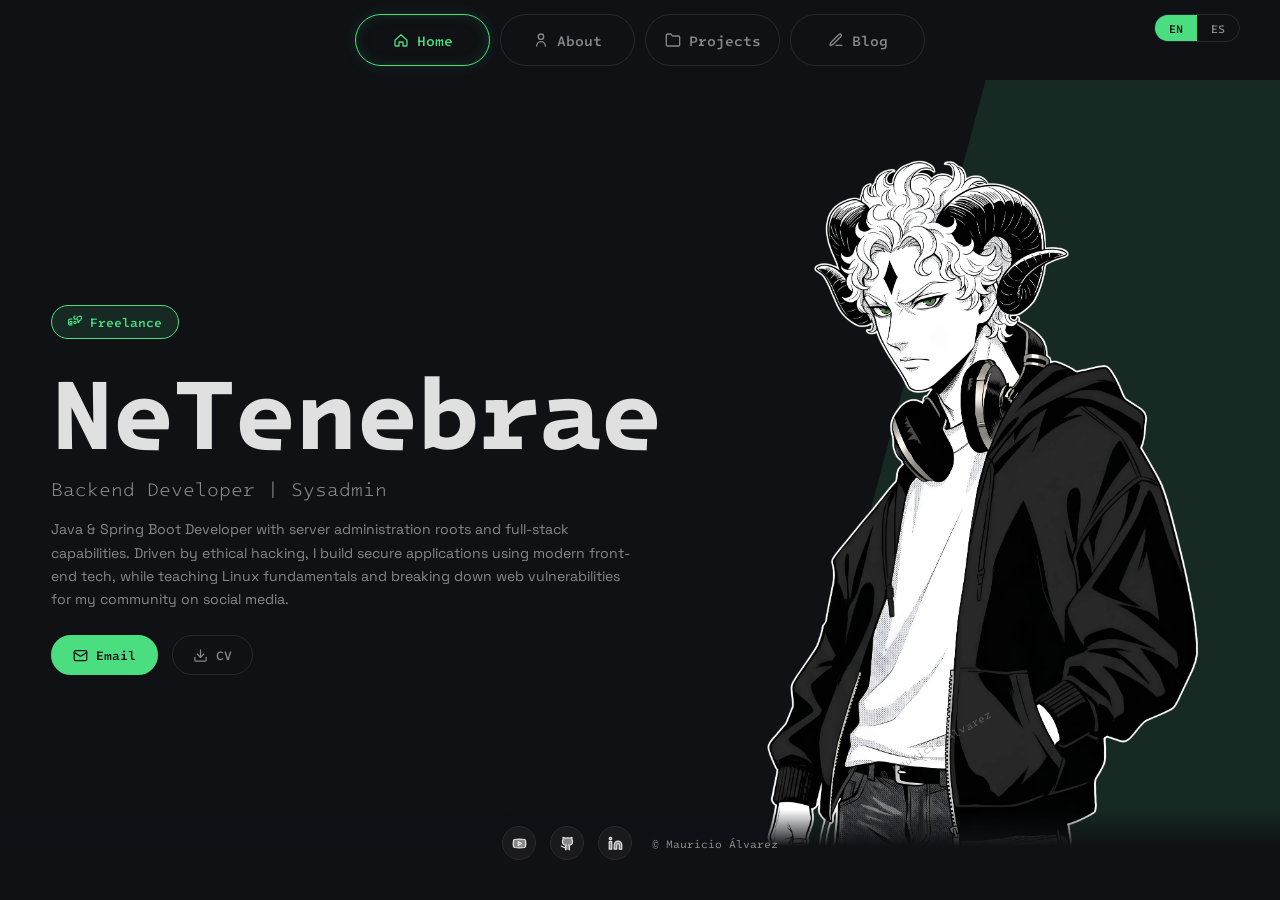
==== index.html @ 636f0ba7 "INITIAL STATE" ====
<!doctype html>
<html lang="en">
	<head>
		<meta charset="UTF-8" />
		<meta name="viewport" content="width=device-width, initial-scale=1.0" />
		<title>NeTenebrae | Backend Developer & Sysadmin</title>
		<meta
			name="description"
			content="Java & Spring Boot Developer with server administration roots and full-stack capabilities."
		/>
		<meta name="theme-color" content="#0F1115" />
		<link rel="icon" type="image/svg+xml" href="assets/favicon.svg" />
		<link rel="preconnect" href="https://fonts.googleapis.com" />
		<link rel="preconnect" href="https://fonts.gstatic.com" crossorigin />
		<link
			href="https://fonts.googleapis.com/css2?family=Intel+One+Mono:wght@300;500;700&family=Space+Grotesk:wght@400;700&display=swap"
			rel="stylesheet"
		/>
		<link rel="stylesheet" href="css/styles.css" />
	</head>
	<body>
		<div class="bg-decoration" aria-hidden="true">
			<div class="bg-line-footer"></div>
		</div>

		<main>
			<section id="home" class="hero">
				<div class="hero__green-shape" aria-hidden="true"></div>

				<div class="hero-content">
					<span class="hero-badge">
						<svg
							xmlns="http://www.w3.org/2000/svg"
							viewBox="0 0 24 24"
							fill="none"
							stroke="currentColor"
							stroke-width="2"
							stroke-linecap="round"
							stroke-linejoin="round"
						>
							<path d="M12 15a2 2 0 1 0 0-4 2 2 0 0 0 0 4Z" />
							<path
								d="M12 2a2 2 0 0 0-2 2c0 .74.4 1.39 1 1.73V7h4a2 2 0 0 1 2 2v3a1 1 0 1 0 2 0v-1a2 2 0 0 1 2-2h.26a1 1 0 0 0 .95-.68l.73-2.27A2 2 0 0 0 18.73 3H17a1 1 0 0 0-.95.68l-.49 1.46"
							/>
							<path d="M5 15a2 2 0 1 0 0-4 2 2 0 0 0 0 4Z" />
							<path d="M7 7H3a2 2 0 0 0-2 2v6a2 2 0 0 0 2 2h4" />
						</svg>
						<span data-i18n="hero_badge">Freelance</span>
					</span>

					<h1>NeTenebrae</h1>

					<h2 data-i18n="hero_subtitle">
						Backend Developer | Sysadmin
					</h2>

					<p class="hero-description" data-i18n="hero_description">
						Java &amp; Spring Boot Developer with server
						administration roots and full-stack capabilities. Driven
						by ethical hacking, I build secure applications using
						modern front-end tech, while teaching Linux fundamentals
						and breaking down web vulnerabilities for my community
						on social media.
					</p>

					<div class="hero-actions">
						<button
							class="btn btn--primary"
							id="emailBtn"
							type="button"
						>
							<svg
								xmlns="http://www.w3.org/2000/svg"
								viewBox="0 0 24 24"
								fill="none"
								stroke="currentColor"
								stroke-width="2"
								stroke-linecap="round"
								stroke-linejoin="round"
							>
								<rect
									width="20"
									height="16"
									x="2"
									y="4"
									rx="2"
								/>
								<path
									d="m22 7-8.97 5.7a1.94 1.94 0 0 1-2.06 0L2 7"
								/>
							</svg>
							<span data-i18n="hero_email">Email</span>
						</button>
						<a href="#" class="btn btn--ghost" download>
							<svg
								xmlns="http://www.w3.org/2000/svg"
								viewBox="0 0 24 24"
								fill="none"
								stroke="currentColor"
								stroke-width="2"
								stroke-linecap="round"
								stroke-linejoin="round"
							>
								<path
									d="M21 15v4a2 2 0 0 1-2 2H5a2 2 0 0 1-2-2v-4"
								/>
								<polyline points="7 10 12 15 17 10" />
								<line x1="12" x2="12" y1="15" y2="3" />
							</svg>
							<span data-i18n="hero_cv">CV</span>
						</a>
					</div>
				</div>

				<div class="hero-image">
					<img
						src="assets/images/avatar-banner.webp"
						alt="NeTenebrae - Backend Developer and Sysadmin"
					/>
				</div>

				<div class="hero__copyright" aria-hidden="true">
					&copy; Mauricio &Aacute;lvarez
				</div>
			</section>
		</main>

		<script src="js/icons.js"></script>
		<script src="js/badges.js"></script>
		<script src="js/components.js"></script>
		<script src="js/i18n.js"></script>
		<script src="js/app.js"></script>
		<script>
			IconService.init().then(function () {
				new Nav('index').render();
				new Footer().render();
				var i18n = new I18n();
				i18n.init();
			});
		</script>
	</body>
</html>
---- css/styles.css ----
/* =============================================
   1. CSS Custom Properties
   ============================================= */
:root {
  --color-bg: #0F1115;
  --color-bg-alt: #1a1a1e;
  --color-bg-elevated: #222226;
  --color-accent: #4ade80;
  --color-accent-dim: rgba(74, 222, 128, 0.12);
  --color-accent-glow: rgba(74, 222, 128, 0.25);
  --color-border: #2a2a2e;
  --color-text: #e0e0e0;
  --color-text-muted: #888;
  --color-red: #ff5f56;
  --color-yellow: #ffbd2e;
  --color-green: #27c93f;

  --font-body: 'Space Grotesk', sans-serif;
  --font-mono: 'Intel One Mono', monospace;

  --nav-btn-size: 52px;
  --nav-btn-radius: 30px;
  --btn-radius: 50px;
  --badge-radius: 50px;
}

/* =============================================
   2. Reset & Base
   ============================================= */
*,
*::before,
*::after {
  box-sizing: border-box;
  margin: 0;
  padding: 0;
}

html, body {
  height: 100%;
  overflow-x: hidden;
}

html {
  scroll-behavior: smooth;
}

body {
  font-family: var(--font-body);
  background: var(--color-bg);
  color: var(--color-text);
  width: 100vw;
  display: flex;
  flex-direction: column;
}

ul { list-style: none; }
a { text-decoration: none; color: inherit; }
img { display: block; max-width: 100%; }
button { background: none; border: none; color: inherit; cursor: pointer; font-family: inherit; }

/* =============================================
   3. Typography
   ============================================= */
h1 {
  font-family: var(--font-mono);
  font-weight: 700;
  font-size: clamp(3rem, 8vw, 7rem);
  line-height: 1;
  letter-spacing: -2px;
  color: var(--color-text);
}

h2 {
  font-family: var(--font-mono);
  font-weight: 700;
  font-size: clamp(1.4rem, 3vw, 2rem);
  line-height: 1.2;
  color: var(--color-text);
}

h3 {
  font-family: var(--font-mono);
  font-weight: 500;
  font-size: clamp(1rem, 2vw, 1.25rem);
  color: var(--color-text);
}

h4 {
  font-family: var(--font-mono);
  font-weight: 700;
  font-size: 0.9rem;
  color: var(--color-accent);
}

p {
  font-family: var(--font-body);
  font-weight: 400;
  font-size: clamp(0.85rem, 1.1vw, 1rem);
  line-height: 1.65;
  color: var(--color-text-muted);
}

/* =============================================
   4. Layout (Fit to Viewport)
   ============================================= */

main {
  flex: 1;
  display: flex;
  flex-direction: column;
  min-height: 0;
  overflow-y: auto;
}

section {
  flex: 1;
  display: flex;
  min-height: 0;
  overflow: visible;
  width: 100%;
  max-width: 1200px;
  margin: 0 auto;
  padding: clamp(90px, 14vh, 150px) clamp(20px, 4vw, 60px);
}

/* =============================================
   5. Components
   ============================================= */

/* --- 5a. Navbar --- */
.header {
  position: sticky;
  top: 0;
  left: 0;
  right: 0;
  display: flex;
  justify-content: center;
  padding: 14px 40px;
  z-index: 100;
  background: var(--color-bg);
}

.nav-container {
  display: flex;
  align-items: center;
  width: 100%;
  max-width: 1200px;
  position: relative;
}

.nav-buttons {
  display: flex;
  gap: 10px;
  align-items: center;
  justify-content: center;
  flex: 1;
}

.nav-btn {
  display: flex;
  align-items: center;
  justify-content: center;
  gap: 8px;
  height: var(--nav-btn-size);
  width: 135px;
  padding: 12px 18px;
  border-radius: var(--nav-btn-radius);
  border: 1.5px solid var(--color-border);
  font-family: var(--font-mono);
  font-weight: 500;
  font-size: 0.9rem;
  color: var(--color-text-muted);
  transition: all 0.3s ease;
  cursor: pointer;
}

.nav-btn:hover {
  border-color: var(--color-text);
  color: var(--color-text);
  background: rgba(255, 255, 255, 0.04);
}

.nav-btn--active {
  border-color: var(--color-accent);
  color: var(--color-accent);
  box-shadow: 0 0 14px var(--color-accent-dim), inset 0 0 14px var(--color-accent-dim);
}

.nav-btn--active:hover {
  border-color: var(--color-accent);
  color: var(--color-accent);
  background: var(--color-accent-dim);
}

.nav-btn svg,
.nav-btn img {
  width: 16px;
  height: 16px;
  flex-shrink: 0;
}

/* --- 5b. Hero Section --- */
.hero {
  max-width: none;
  display: flex;
  align-items: center;
  gap: clamp(20px, 4vw, 60px);
  padding: clamp(20px, 3vh, 40px) clamp(20px, 4vw, 60px);
  position: relative;
  overflow: hidden;
}

.hero-content {
  flex: 1;
  display: flex;
  flex-direction: column;
  align-items: flex-start;
  gap: clamp(12px, 2vh, 20px);
}

.hero-badge {
  display: inline-flex;
  align-items: center;
  gap: 8px;
  padding: 7px 16px;
  border: 1.5px solid var(--color-accent);
  border-radius: var(--badge-radius);
  font-family: var(--font-mono);
  font-weight: 500;
  font-size: 0.8rem;
  color: var(--color-accent);
  width: fit-content;
  background: var(--color-accent-dim);
}

.hero-badge svg {
  width: 14px;
  height: 14px;
}

.hero h2 {
  color: var(--color-text-muted);
  font-weight: 300;
  font-size: clamp(0.9rem, 1.5vw, 1.2rem);
}

.hero-description {
  max-width: 580px;
}

.hero-actions {
  display: flex;
  gap: 14px;
  margin-top: 6px;
}

.hero-image {
  flex: 1.6;
  display: flex;
  align-items: center;
  justify-content: center;
  position: relative;
  z-index: 2;
  height: clamp(500px, 85vh, 780px);
  overflow: hidden;
}

.hero-image img {
  width: 100%;
  height: 100%;
  object-fit: cover;
  object-position: center 15%;
  border-radius: 0;
}

/* Skewed green shape behind character */
.hero__green-shape {
  position: absolute;
  bottom: -10%;
  right: -5%;
  width: 55vw;
  max-width: 600px;
  height: 120%;
  background: var(--color-accent);
  opacity: 0.12;
  transform: skewX(-15deg);
  transform-origin: bottom right;
  z-index: 1;
  border-radius: 4px;
}

/* Rotated copyright near character contour */
.hero__copyright {
  position: absolute;
  bottom: 18%;
  right: 22%;
  font-family: var(--font-mono);
  font-size: 0.7rem;
  color: var(--color-text-muted);
  transform: rotate(-30deg);
  transform-origin: center;
  opacity: 0.5;
  z-index: 3;
  white-space: nowrap;
  pointer-events: none;
}

/* --- 5c. Buttons --- */
.btn {
  display: inline-flex;
  align-items: center;
  gap: 8px;
  padding: 9px 20px;
  border-radius: var(--btn-radius);
  font-family: var(--font-mono);
  font-weight: 500;
  font-size: 0.8rem;
  transition: all 0.25s ease;
  cursor: pointer;
  white-space: nowrap;
}

.btn svg {
  width: 15px;
  height: 15px;
  flex-shrink: 0;
}

.btn--primary {
  background: var(--color-accent);
  color: #0F1115;
  border: 2px solid var(--color-accent);
}

.btn--primary:hover {
  box-shadow: 0 0 18px var(--color-accent-glow);
  transform: translateY(-1px);
}

.btn:disabled {
  opacity: 0.7;
  cursor: default;
  transform: none;
  box-shadow: none;
}

/* --- Email Tooltip --- */
.email-tooltip {
  position: absolute;
  bottom: calc(100% + 10px);
  left: 50%;
  transform: translateX(-50%) scale(0.8) translateY(6px);
  background: var(--color-accent);
  color: var(--color-bg);
  font-family: var(--font-mono);
  font-size: 0.75rem;
  font-weight: 700;
  padding: 6px 14px;
  border-radius: 8px;
  white-space: nowrap;
  opacity: 0;
  pointer-events: none;
  transition: all 0.3s cubic-bezier(0.34, 1.56, 0.64, 1);
  z-index: 10;
}
.email-tooltip::after {
  content: '';
  position: absolute;
  top: 100%;
  left: 50%;
  transform: translateX(-50%);
  border: 5px solid transparent;
  border-top-color: var(--color-accent);
}
.email-tooltip.show {
  opacity: 1;
  transform: translateX(-50%) scale(1) translateY(0);
}
.email-tooltip.hide {
  opacity: 0;
  transform: translateX(-50%) scale(0.9) translateY(6px);
  transition: all 0.2s ease-in;
}

.btn--ghost {
  background: transparent;
  color: var(--color-text-muted);
  border: 1px solid var(--color-border);
}

.btn--ghost:hover {
  border-color: var(--color-accent);
  color: var(--color-accent);
}

/* --- 5d. Terminal Window --- */
.terminal {
  background: var(--color-bg-alt);
  border: 1px solid var(--color-border);
  border-radius: 10px;
  overflow: hidden;
}

.terminal__header {
  display: flex;
  align-items: center;
  gap: 10px;
  padding: 10px 14px;
  border-bottom: 1px solid var(--color-border);
  background: var(--color-bg-elevated);
}

.terminal__dots {
  display: flex;
  gap: 6px;
}

.terminal__dot {
  width: 10px;
  height: 10px;
  border-radius: 50%;
}

.terminal__dot--red { background: var(--color-red); }
.terminal__dot--yellow { background: var(--color-yellow); }
.terminal__dot--green { background: var(--color-green); }

.terminal__title {
  font-family: var(--font-mono);
  font-size: 0.7rem;
  color: var(--color-text-muted);
  margin-left: auto;
}

.terminal__body {
  padding: 16px;
  font-family: var(--font-mono);
  font-size: 0.75rem;
  color: var(--color-accent);
  line-height: 1.7;
}

.terminal__label {
  color: var(--color-text-muted);
}

.terminal__divider {
  border: none;
  border-top: 1px dashed var(--color-border);
  margin: 10px 0;
}

/* --- 5e. Mono-Chart Stat Bars --- */
.mono-chart {
  display: flex;
  flex-direction: column;
  gap: 5px;
}

.mono-chart__row {
  display: flex;
  align-items: center;
  gap: 10px;
}

.mono-chart__label {
  font-family: var(--font-mono);
  font-size: 0.68rem;
  color: var(--color-text-muted);
  min-width: 140px;
  white-space: nowrap;
}

.mono-chart__track {
  flex: 1;
  height: 14px;
  background: var(--color-bg-elevated);
  border-radius: 7px;
  overflow: hidden;
}

.mono-chart__fill {
  height: 100%;
  background: var(--color-accent);
  border-radius: 7px;
  width: 0%;
  transition: width 1.2s cubic-bezier(0.22, 1, 0.36, 1);
}

.mono-chart__value {
  font-family: var(--font-mono);
  font-size: 0.65rem;
  color: var(--color-text-muted);
  min-width: 30px;
  text-align: right;
}

/* --- 5f. Tech Badges --- */
.badge {
  display: inline-flex;
  align-items: center;
  gap: 2px;
  padding: 2px 7px;
  white-space: nowrap;
  border: 1px solid var(--color-border);
  border-radius: 50px;
  font-family: var(--font-mono);
  font-size: 0.55rem;
  color: var(--color-text-muted);
  background: var(--color-bg-alt);
  transition: all 0.25s ease;
  cursor: default;
}

.badge:hover {
  border-color: var(--color-accent);
  color: var(--color-accent);
  background: var(--color-accent-dim);
}

.badge svg {
  width: 8px;
  height: 8px;
  flex-shrink: 0;
}

/* --- 5g. About Section --- */
.about {
  display: grid;
  grid-template-columns: 1fr 1.3fr;
  gap: clamp(20px, 3vw, 50px);
  align-items: start;
}

.about__left {
  display: flex;
  flex-direction: column;
  gap: clamp(12px, 2vh, 24px);
  min-height: 0;
}

.about__image-placeholder {
  width: 100%;
  aspect-ratio: 1;
  background: var(--color-bg-alt);
  border: 2px dashed var(--color-border);
  border-radius: 12px;
  display: flex;
  align-items: center;
  justify-content: center;
  font-family: var(--font-mono);
  font-size: 0.8rem;
  color: var(--color-text-muted);
  flex: 1;
  min-height: 0;
}

.about__right {
  display: flex;
  flex-direction: column;
  gap: clamp(12px, 2vh, 20px);
  min-height: 0;
}

.about__right h2 {
  color: var(--color-text);
  text-transform: uppercase;
  letter-spacing: 1px;
  font-size: clamp(1rem, 2vw, 1.5rem);
}

.tech-grid {
  display: flex;
  flex-wrap: wrap;
  gap: 8px;
}

.tech-label {
  font-family: var(--font-mono);
  font-size: 0.75rem;
  color: var(--color-text-muted);
  text-transform: uppercase;
  letter-spacing: 2px;
  margin-bottom: 2px;
}

/* --- 5h. Projects Section --- */
.projects {
  display: grid;
  grid-template-columns: repeat(2, 1fr);
  gap: 18px;
  flex: 1;
  min-height: 0;
}

.project-card {
  display: flex;
  background: var(--color-bg-alt);
  border: 1px solid var(--color-border);
  border-radius: 12px;
  overflow: hidden;
  cursor: pointer;
  transition: border-color 0.3s ease, box-shadow 0.3s ease, transform 0.3s ease;
}

.project-card:hover {
  border-color: var(--color-accent);
  box-shadow: 0 0 24px var(--color-accent-dim);
  transform: translateY(-2px);
}

.project-card__image {
  width: 160px;
  min-height: 140px;
  background: var(--color-bg-elevated);
  display: flex;
  align-items: center;
  justify-content: center;
  flex-shrink: 0;
  border-right: 1px solid var(--color-border);
}

.project-card__image-placeholder {
  font-family: var(--font-mono);
  font-size: 0.7rem;
  color: var(--color-text-muted);
  text-align: center;
  padding: 10px;
}

.project-card__body {
  flex: 1;
  padding: 16px;
  display: flex;
  flex-direction: column;
  gap: 10px;
}

.project-card__body h3 {
  font-size: 0.9rem;
  color: var(--color-text);
}

.project-card__tags {
  display: flex;
  flex-wrap: wrap;
  gap: 5px;
}

.project-card__tags .badge {
  padding: 1px 5px;
  font-size: 0.55rem;
  gap: 2px;
}

.project-card__tags .badge svg {
  width: 7px;
  height: 7px;
}

.project-card__actions {
  display: flex;
  gap: 8px;
  margin-top: auto;
}

.project-card__actions .btn {
  padding: 5px 14px;
  font-size: 0.72rem;
}

/* --- 5i. Modal --- */
.modal-overlay {
  position: fixed;
  inset: 0;
  background: rgba(0, 0, 0, 0.85);
  display: flex;
  align-items: center;
  justify-content: center;
  z-index: 200;
  opacity: 0;
  visibility: hidden;
  transition: opacity 0.3s ease, visibility 0.3s ease;
  padding: 20px;
}

.modal-overlay.active {
  opacity: 1;
  visibility: visible;
}

.modal {
  background: var(--color-bg-alt);
  border: 1px solid var(--color-accent);
  border-radius: 12px;
  width: 100%;
  max-width: 920px;
  max-height: 85vh;
  overflow-y: auto;
  box-shadow: 0 0 40px var(--color-accent-glow);
  transform: translateY(20px) scale(0.97);
  transition: transform 0.3s ease;
}

.modal-overlay.active .modal {
  transform: translateY(0) scale(1);
}

.modal__header {
  display: flex;
  align-items: center;
  gap: 14px;
  padding: 14px 20px;
  border-bottom: 1px solid var(--color-border);
  background: var(--color-bg-elevated);
  border-radius: 12px 12px 0 0;
  position: sticky;
  top: 0;
  z-index: 1;
}

.modal__dots {
  display: flex;
  gap: 6px;
}

.modal__dot {
  width: 10px;
  height: 10px;
  border-radius: 50%;
}

.modal__dot--red { background: var(--color-red); }
.modal__dot--yellow { background: var(--color-yellow); }
.modal__dot--green { background: var(--color-green); }

.modal__title {
  font-family: var(--font-mono);
  font-size: 0.8rem;
  color: var(--color-text-muted);
  flex: 1;
}

.modal__close {
  width: 30px;
  height: 30px;
  display: flex;
  align-items: center;
  justify-content: center;
  border-radius: 6px;
  font-size: 1rem;
  color: var(--color-text-muted);
  transition: all 0.2s ease;
}

.modal__close:hover {
  background: rgba(255, 95, 86, 0.2);
  color: var(--color-red);
}

.modal__body {
  display: grid;
  grid-template-columns: 260px 1fr;
  gap: 24px;
  padding: 24px;
}

.modal__image {
  width: 100%;
  aspect-ratio: 1;
  background: var(--color-bg-elevated);
  border: 1px solid var(--color-border);
  border-radius: 8px;
  display: flex;
  align-items: center;
  justify-content: center;
  font-family: var(--font-mono);
  font-size: 0.7rem;
  color: var(--color-text-muted);
}

.modal__content {
  display: flex;
  flex-direction: column;
  gap: 14px;
}

.modal__content h4 {
  margin-bottom: 2px;
}

.modal__content p {
  font-size: 0.85rem;
  line-height: 1.65;
}

.modal__footer {
  display: flex;
  align-items: center;
  justify-content: space-between;
  padding: 16px 24px;
  border-top: 1px solid var(--color-border);
  background: var(--color-bg-elevated);
  border-radius: 0 0 12px 12px;
  flex-wrap: wrap;
  gap: 12px;
}

.modal__techstack {
  display: flex;
  align-items: center;
  flex-wrap: wrap;
  gap: 8px;
}

.modal__techstack-label {
  font-family: var(--font-mono);
  font-size: 0.7rem;
  color: var(--color-text-muted);
  text-transform: uppercase;
  letter-spacing: 1px;
  margin-right: 4px;
}

.modal__techstack-badges {
  display: flex;
  flex-wrap: wrap;
  gap: 6px;
}

.modal__techstack-badges .badge {
  padding: 1px 6px;
  font-size: 0.55rem;
  gap: 2px;
}

.modal__techstack-badges .badge svg {
  width: 7px;
  height: 7px;
}

.modal__actions {
  display: flex;
  gap: 10px;
  margin-left: auto;
}

/* --- 5j. Footer --- */
.footer {
  position: fixed;
  bottom: 0;
  left: 0;
  right: 0;
  display: flex;
  justify-content: center;
  align-items: center;
  gap: 20px;
  padding: 16px 30px 40px;
  z-index: 90;
  pointer-events: none;
  background: linear-gradient(to top, var(--color-bg) 60%, transparent);
}

.footer > * {
  pointer-events: auto;
}

.footer__social {
  display: flex;
  gap: 14px;
  align-items: center;
}

.footer__social a {
  display: flex;
  align-items: center;
  justify-content: center;
  width: 34px;
  height: 34px;
  border-radius: 50%;
  border: 1px solid var(--color-border);
  background: var(--color-bg-alt);
  transition: all 0.25s ease;
}

.footer__social a:hover {
  border-color: var(--color-accent);
  background: var(--color-accent-dim);
}

.footer__social a svg {
  width: 15px;
  height: 15px;
  fill: var(--color-text-muted);
  transition: fill 0.25s ease;
}

.footer__social a:hover svg {
  fill: var(--color-accent);
}

.footer__credit {
  font-family: var(--font-mono);
  font-size: 0.7rem;
  color: var(--color-text-muted);
}

/* --- 5k. Language Toggle --- */
.lang-toggle {
  position: absolute;
  top: 14px;
  right: 40px;
  display: flex;
  border: 1px solid var(--color-border);
  border-radius: 50px;
  overflow: hidden;
  z-index: 101;
  flex-shrink: 0;
}

.lang-toggle__btn {
  padding: 5px 14px;
  font-family: var(--font-mono);
  font-size: 0.72rem;
  font-weight: 500;
  color: var(--color-text-muted);
  background: transparent;
  border: none;
  cursor: pointer;
  transition: all 0.2s ease;
}

.lang-toggle__btn:hover {
  color: var(--color-text);
}

.lang-toggle__btn--active {
  background: var(--color-accent);
  color: #0F1115;
}

/* --- 5l. Background Decoration --- */
.bg-decoration {
  position: fixed;
  inset: 0;
  pointer-events: none;
  z-index: 0;
  overflow: hidden;
}

/* Decorative line above footer (left side) */
.bg-line-footer {
  position: fixed;
  bottom: 56px;
  left: 0;
  width: 35%;
  height: 1px;
  background: var(--color-accent);
  opacity: 0.12;
  z-index: 0;
  pointer-events: none;
}

/* --- 5m. Page Background Shapes --- */
.bg-shape {
  position: absolute;
  pointer-events: none;
  z-index: 0;
}

.bg-shape--ring {
  top: 10%;
  right: -8%;
  width: 300px;
  height: 300px;
  border: 2px solid var(--color-accent);
  border-radius: 50%;
  opacity: 0.12;
}

.bg-shape--line-h {
  bottom: 20%;
  left: 0;
  width: 40%;
  height: 1px;
  background: var(--color-accent);
  opacity: 0.12;
}

.bg-shape--diagonal {
  top: -5%;
  right: 5%;
  width: 200px;
  height: 200px;
  border: 2px solid var(--color-accent);
  opacity: 0.12;
  transform: rotate(45deg);
}

.bg-shape--dot {
  bottom: 15%;
  left: 8%;
  width: 12px;
  height: 12px;
  background: var(--color-accent);
  border-radius: 50%;
  opacity: 0.12;
}

/* =============================================
   6. Section Headings
   ============================================= */
.section-heading {
  font-family: var(--font-mono);
  font-size: 0.85rem;
  color: var(--color-accent);
  text-transform: uppercase;
  letter-spacing: 4px;
  margin-bottom: 32px;
  display: flex;
  flex-direction: column;
  align-items: flex-start;
  gap: 8px;
  flex-shrink: 0;
}

.section-heading::after {
  content: '';
  width: 40px;
  height: 1px;
  background: var(--color-accent);
}

/* --- 6b. Blog Grid --- */
.blog-grid {
  display: grid;
  grid-template-columns: repeat(auto-fill, minmax(320px, 1fr));
  gap: 24px;
}

.blog-card {
  background: var(--color-bg-alt);
  border: 1px solid var(--color-border);
  border-radius: 12px;
  overflow: hidden;
  cursor: pointer;
  transition: border-color 0.2s, transform 0.2s;
}

.blog-card:hover {
  border-color: var(--color-accent);
  transform: translateY(-2px);
}

.blog-card__image {
  width: 100%;
  height: 180px;
  overflow: hidden;
  border-bottom: 1px solid var(--color-border);
}

.blog-card__image img {
  width: 100%;
  height: 100%;
  object-fit: cover;
}

.blog-card__body {
  padding: 20px;
}

.blog-card__date {
  font-family: var(--font-mono);
  font-size: 0.7rem;
  color: var(--color-accent);
  text-transform: uppercase;
  letter-spacing: 1px;
}

.blog-card__title {
  font-family: var(--font-mono);
  font-size: 1.1rem;
  font-weight: 700;
  color: var(--color-text);
  margin: 8px 0;
  line-height: 1.3;
}

.blog-card__desc {
  font-size: 0.85rem;
  color: var(--color-text-muted);
  line-height: 1.5;
  margin-bottom: 12px;
}

.blog-card__tags {
  display: flex;
  flex-wrap: wrap;
  gap: 6px;
}

.blog-card__tag {
  font-family: var(--font-mono);
  font-size: 0.65rem;
  color: var(--color-accent);
  background: var(--color-accent-dim);
  padding: 4px 10px;
  border-radius: 20px;
  letter-spacing: 0.5px;
}

/* --- 6c. Blog Post --- */
.blog-post {
  max-width: 720px;
  margin: 0 auto;
}

.blog-post__back {
  font-family: var(--font-mono);
  font-size: 0.8rem;
  color: var(--color-accent);
  display: inline-block;
  margin-bottom: 24px;
  transition: opacity 0.2s;
}

.blog-post__back:hover {
  opacity: 0.7;
}

.blog-post__header {
  margin-bottom: 32px;
  padding-bottom: 24px;
  border-bottom: 1px solid var(--color-border);
}

.blog-post__date {
  font-family: var(--font-mono);
  font-size: 0.7rem;
  color: var(--color-accent);
  text-transform: uppercase;
  letter-spacing: 1px;
}

.blog-post__title {
  font-family: var(--font-mono);
  font-size: clamp(1.5rem, 4vw, 2.2rem);
  font-weight: 700;
  color: var(--color-text);
  margin: 12px 0;
  line-height: 1.2;
}

.blog-post__meta {
  font-family: var(--font-mono);
  font-size: 0.75rem;
  color: var(--color-text-muted);
}

.blog-post__tags {
  display: flex;
  flex-wrap: wrap;
  gap: 6px;
  margin-top: 12px;
}

/* --- 6d. Markdown Body --- */
.markdown-body {
  font-family: var(--font-body);
  color: var(--color-text-muted);
  line-height: 1.75;
}

.markdown-body h1,
.markdown-body h2,
.markdown-body h3,
.markdown-body h4 {
  font-family: var(--font-mono);
  color: var(--color-text);
  margin-top: 2em;
  margin-bottom: 0.5em;
  line-height: 1.3;
}

.markdown-body h1 { font-size: 1.8rem; }
.markdown-body h2 { font-size: 1.4rem; }
.markdown-body h3 { font-size: 1.15rem; }

.markdown-body p {
  margin-bottom: 1.25em;
  color: var(--color-text-muted);
}

.markdown-body a {
  color: var(--color-accent);
  text-decoration: underline;
  text-underline-offset: 2px;
}

.markdown-body a:hover {
  opacity: 0.8;
}

.markdown-body strong {
  color: var(--color-text);
  font-weight: 700;
}

.markdown-body em {
  font-style: italic;
}

.markdown-body ul,
.markdown-body ol {
  margin-bottom: 1.25em;
  padding-left: 1.5em;
}

.markdown-body li {
  margin-bottom: 0.4em;
  list-style: disc;
}

.markdown-body ol li {
  list-style: decimal;
}

.markdown-body blockquote {
  border-left: 3px solid var(--color-accent);
  padding-left: 16px;
  margin: 1.5em 0;
  color: var(--color-text-muted);
  font-style: italic;
}

.markdown-body code {
  font-family: var(--font-mono);
  font-size: 0.85em;
  background: var(--color-bg-elevated);
  padding: 2px 6px;
  border-radius: 4px;
  color: var(--color-accent);
}

.markdown-body pre {
  background: var(--color-bg);
  border: 1px solid var(--color-border);
  border-radius: 8px;
  padding: 16px;
  overflow-x: auto;
  margin: 1.5em 0;
}

.markdown-body pre code {
  background: none;
  padding: 0;
  font-size: 0.8rem;
  color: var(--color-text-muted);
}

.markdown-body img {
  max-width: 100%;
  border-radius: 8px;
  margin: 1.5em 0;
  border: 1px solid var(--color-border);
}

.markdown-body hr {
  border: none;
  border-top: 1px solid var(--color-border);
  margin: 2em 0;
}

.markdown-body table {
  width: 100%;
  border-collapse: collapse;
  margin: 1.5em 0;
}

.markdown-body th,
.markdown-body td {
  border: 1px solid var(--color-border);
  padding: 10px 14px;
  text-align: left;
}

.markdown-body th {
  background: var(--color-bg-elevated);
  font-family: var(--font-mono);
  font-size: 0.8rem;
  color: var(--color-text);
}

.markdown-body td {
  font-size: 0.85rem;
}

/* --- 6e. Blog Empty State --- */
.blog-empty {
  max-width: 640px;
  flex: 1;
  min-height: 0;
  display: flex;
  flex-direction: column;
  justify-content: center;
}

.blog-empty .terminal {
  width: 100%;
}

/* =============================================
   7. Micro-interactions (Amicro-inspired)
   ============================================= */

/* --- 7a. Tech Cards --- */
.tech-card {
  position: relative;
  background: var(--color-bg-alt);
  border: 1.5px solid var(--color-border);
  border-radius: 50px;
  padding: 8px 14px;
  display: flex;
  flex-direction: row;
  align-items: center;
  gap: 6px;
  cursor: default;
  transform-style: preserve-3d;
  perspective: 800px;
  transition: border-color 0.3s ease, box-shadow 0.3s ease;
  overflow: hidden;
}

.tech-card::before {
  content: '';
  position: absolute;
  inset: 0;
  background: var(--color-accent-dim);
  border-radius: 50px;
  opacity: 0;
  transition: opacity 0.3s ease;
  z-index: 0;
}

.tech-card:hover::before {
  opacity: 1;
}

.tech-card:hover {
  border-color: var(--color-accent);
  box-shadow: 0 8px 32px var(--color-accent-dim);
}

.tech-card__icon {
  position: relative;
  z-index: 1;
  width: 18px;
  height: 18px;
  color: var(--color-accent);
  transition: transform 0.3s ease;
  flex-shrink: 0;
}

.tech-card:hover .tech-card__icon {
  transform: translateZ(20px) scale(1.1);
}

.tech-card__icon svg {
  width: 100%;
  height: 100%;
}

.tech-card__name {
  position: relative;
  z-index: 1;
  font-family: var(--font-mono);
  font-size: 0.68rem;
  font-weight: 500;
  color: var(--color-text);
  transition: color 0.3s ease;
}

.tech-card:hover .tech-card__name {
  color: var(--color-accent);
}

/* --- 7b. Fade-Up Animation --- */
.fade-up {
  opacity: 0;
  transform: translateY(20px);
  transition: opacity 0.6s cubic-bezier(0.16, 1, 0.3, 1),
              transform 0.6s cubic-bezier(0.16, 1, 0.3, 1);
}

.fade-up.visible {
  opacity: 1;
  transform: translateY(0);
}

/* Stagger delays for tech cards */
.tech-card:nth-child(1) { transition-delay: 0s; }
.tech-card:nth-child(2) { transition-delay: 0.06s; }
.tech-card:nth-child(3) { transition-delay: 0.12s; }
.tech-card:nth-child(4) { transition-delay: 0.18s; }
.tech-card:nth-child(5) { transition-delay: 0.24s; }
.tech-card:nth-child(6) { transition-delay: 0.3s; }
.tech-card:nth-child(7) { transition-delay: 0.36s; }
.tech-card:nth-child(8) { transition-delay: 0.42s; }
.tech-card:nth-child(9) { transition-delay: 0.48s; }

/* --- 7c. Text Reveal Animation --- */
.text-reveal {
  overflow: hidden;
}

.text-reveal__line {
  overflow: hidden;
}

.text-reveal__text {
  display: block;
  transform: translateY(100%);
  transition: transform 0.6s cubic-bezier(0.16, 1, 0.3, 1);
}

.text-reveal.visible .text-reveal__text {
  transform: translateY(0);
}

/* --- 7d. Magnetic Hover (for buttons) --- */
.magnetic {
  transition: transform 0.3s cubic-bezier(0.16, 1, 0.3, 1);
  will-change: transform;
}

/* --- 7e. Tilt Card Inner --- */
.tech-card__inner {
  position: relative;
  z-index: 1;
  display: flex;
  flex-direction: column;
  align-items: center;
  gap: 10px;
  transform: translateZ(30px);
  width: 100%;
}

/* =============================================
   8. Responsive
   ============================================= */

/* Tablet */
@media (max-width: 1024px) {
  .hero {
    gap: 24px;
  }

  .hero-image {
    height: clamp(450px, 68vh, 600px);
  }

  .hero-image img {
    max-width: none;
  }

  .hero__green-shape {
    width: 280px;
    height: 420px;
  }

  .about {
    grid-template-columns: 1fr;
    gap: 24px;
  }

  .about__left {
    max-width: 400px;
  }
}

/* Mobile landscape */
@media (max-width: 768px) {
  .hero {
    flex-direction: column;
    align-items: center;
    text-align: center;
    gap: 24px;
  }

  .hero-content {
    align-items: center;
  }

  .hero-badge {
    align-self: center;
  }

  .hero-actions {
    justify-content: center;
  }

  .hero-image {
    width: 100%;
    justify-content: center;
    height: auto;
    max-height: 350px;
  }

  .hero-image img {
    max-width: 260px;
    max-height: 350px;
    object-fit: cover;
    object-position: top center;
  }

  .hero__green-shape {
    width: 200px;
    height: 300px;
    right: -10%;
    opacity: 0.05;
  }

  .hero__copyright {
    display: none;
  }

  .projects {
    grid-template-columns: 1fr;
  }

  .project-card {
    flex-direction: column;
  }

  .project-card__image {
    width: 100%;
    min-height: 120px;
    border-right: none;
    border-bottom: 1px solid var(--color-border);
  }

  .modal__body {
    grid-template-columns: 1fr;
  }

  .modal__image {
    max-width: 180px;
    margin: 0 auto;
  }

  .footer {
    flex-direction: column;
    gap: 10px;
    padding: 12px 20px 40px;
  }

  .nav-buttons {
    flex-wrap: wrap;
    justify-content: center;
  }

  .nav-container {
    flex-wrap: wrap;
    justify-content: center;
  }
}

/* Mobile portrait */
@media (max-width: 480px) {
  .nav-btn {
    height: 38px;
    padding: 7px 12px;
    font-size: 0.72rem;
    gap: 5px;
  }

  .nav-btn svg {
    width: 13px;
    height: 13px;
  }

  .mono-chart__label {
    min-width: 100px;
    font-size: 0.62rem;
  }

  .mono-chart__track {
    height: 10px;
    border-radius: 5px;
  }

  .mono-chart__fill {
    border-radius: 5px;
  }

  .badge {
    padding: 1px 6px;
    font-size: 0.55rem;
    gap: 2px;
  }

  .badge svg {
    width: 7px;
    height: 7px;
  }

  .modal__body {
    padding: 16px;
    gap: 16px;
  }

  .modal__footer {
    padding: 14px 16px;
    flex-direction: column;
    align-items: flex-start;
  }

  .modal__actions {
    margin-left: 0;
    width: 100%;
    justify-content: flex-end;
  }

  .hero__green-shape {
    width: 150px;
    height: 250px;
    right: -15%;
    opacity: 0.04;
  }

  .bg-line-footer {
    width: 25%;
  }

  .bg-shape--ring {
    width: 200px;
    height: 200px;
    opacity: 0.08;
  }

  .bg-shape--diagonal {
    width: 140px;
    height: 140px;
    opacity: 0.08;
  }

  .bg-shape--dot {
    width: 8px;
    height: 8px;
    opacity: 0.08;
  }
}

/* Blog responsive */
@media (max-width: 768px) {
  .blog-grid {
    grid-template-columns: 1fr;
  }

  .blog-card__image {
    height: 160px;
  }
}

@media (max-width: 480px) {
  .blog-card__body {
    padding: 16px;
  }

  .blog-card__title {
    font-size: 1rem;
  }

  .blog-post__title {
    font-size: 1.4rem;
  }

  .markdown-body pre {
    padding: 12px;
    font-size: 0.75rem;
  }
}

/* =============================================
   8. Scrollbar
   ============================================= */
::-webkit-scrollbar { width: 6px; }
::-webkit-scrollbar-track { background: var(--color-bg); }
::-webkit-scrollbar-thumb { background: var(--color-border); border-radius: 3px; }
::-webkit-scrollbar-thumb:hover { background: var(--color-accent); }
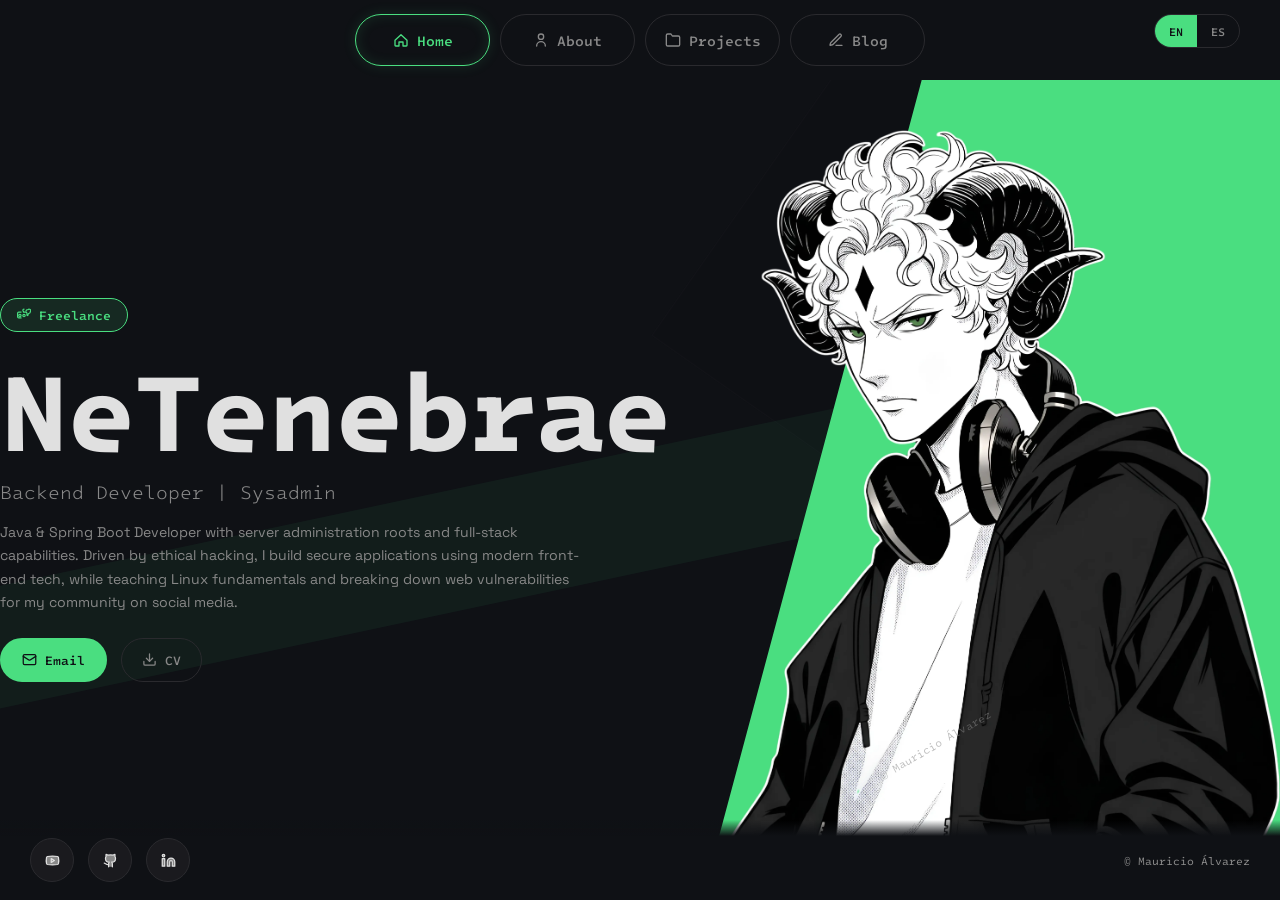
==== commit f6eadb34: "Base update" ====
--- a/index.html
+++ b/index.html
@@ -21,6 +21,8 @@
 	<body>
 		<div class="bg-decoration" aria-hidden="true">
 			<div class="bg-line-footer"></div>
+			<div class="bg-shape bg-shape--rect" aria-hidden="true"></div>
+			<div class="bg-shape bg-shape--diamond" aria-hidden="true"></div>
 		</div>
 
 		<main>
--- a/css/styles.css
+++ b/css/styles.css
@@ -1,1690 +1,33 @@
 /* =============================================
-   1. CSS Custom Properties
+   Portafolio — Entry CSS modular
+   Este archivo solo importa módulos. No pongas
+   reglas aquí: edita el módulo correspondiente.
+
+   Estructura:
+   css/base/       → tokens, reset, tipografía, layout, responsive
+   css/components/ → navbar, hero, botones, badges/pills, terminal,
+                     chart, about, projects, modal, footer, toggle, fondo
+   css/pages/      → blog
+   css/animations/ → micro-interacciones
    ============================================= */
-:root {
-  --color-bg: #0F1115;
-  --color-bg-alt: #1a1a1e;
-  --color-bg-elevated: #222226;
-  --color-accent: #4ade80;
-  --color-accent-dim: rgba(74, 222, 128, 0.12);
-  --color-accent-glow: rgba(74, 222, 128, 0.25);
-  --color-border: #2a2a2e;
-  --color-text: #e0e0e0;
-  --color-text-muted: #888;
-  --color-red: #ff5f56;
-  --color-yellow: #ffbd2e;
-  --color-green: #27c93f;
-
-  --font-body: 'Space Grotesk', sans-serif;
-  --font-mono: 'Intel One Mono', monospace;
-
-  --nav-btn-size: 52px;
-  --nav-btn-radius: 30px;
-  --btn-radius: 50px;
-  --badge-radius: 50px;
-}
-
-/* =============================================
-   2. Reset & Base
-   ============================================= */
-*,
-*::before,
-*::after {
-  box-sizing: border-box;
-  margin: 0;
-  padding: 0;
-}
-
-html, body {
-  height: 100%;
-  overflow-x: hidden;
-}
-
-html {
-  scroll-behavior: smooth;
-}
-
-body {
-  font-family: var(--font-body);
-  background: var(--color-bg);
-  color: var(--color-text);
-  width: 100vw;
-  display: flex;
-  flex-direction: column;
-}
-
-ul { list-style: none; }
-a { text-decoration: none; color: inherit; }
-img { display: block; max-width: 100%; }
-button { background: none; border: none; color: inherit; cursor: pointer; font-family: inherit; }
-
-/* =============================================
-   3. Typography
-   ============================================= */
-h1 {
-  font-family: var(--font-mono);
-  font-weight: 700;
-  font-size: clamp(3rem, 8vw, 7rem);
-  line-height: 1;
-  letter-spacing: -2px;
-  color: var(--color-text);
-}
-
-h2 {
-  font-family: var(--font-mono);
-  font-weight: 700;
-  font-size: clamp(1.4rem, 3vw, 2rem);
-  line-height: 1.2;
-  color: var(--color-text);
-}
-
-h3 {
-  font-family: var(--font-mono);
-  font-weight: 500;
-  font-size: clamp(1rem, 2vw, 1.25rem);
-  color: var(--color-text);
-}
-
-h4 {
-  font-family: var(--font-mono);
-  font-weight: 700;
-  font-size: 0.9rem;
-  color: var(--color-accent);
-}
-
-p {
-  font-family: var(--font-body);
-  font-weight: 400;
-  font-size: clamp(0.85rem, 1.1vw, 1rem);
-  line-height: 1.65;
-  color: var(--color-text-muted);
-}
-
-/* =============================================
-   4. Layout (Fit to Viewport)
-   ============================================= */
-
-main {
-  flex: 1;
-  display: flex;
-  flex-direction: column;
-  min-height: 0;
-  overflow-y: auto;
-}
-
-section {
-  flex: 1;
-  display: flex;
-  min-height: 0;
-  overflow: visible;
-  width: 100%;
-  max-width: 1200px;
-  margin: 0 auto;
-  padding: clamp(90px, 14vh, 150px) clamp(20px, 4vw, 60px);
-}
-
-/* =============================================
-   5. Components
-   ============================================= */
-
-/* --- 5a. Navbar --- */
-.header {
-  position: sticky;
-  top: 0;
-  left: 0;
-  right: 0;
-  display: flex;
-  justify-content: center;
-  padding: 14px 40px;
-  z-index: 100;
-  background: var(--color-bg);
-}
-
-.nav-container {
-  display: flex;
-  align-items: center;
-  width: 100%;
-  max-width: 1200px;
-  position: relative;
-}
-
-.nav-buttons {
-  display: flex;
-  gap: 10px;
-  align-items: center;
-  justify-content: center;
-  flex: 1;
-}
-
-.nav-btn {
-  display: flex;
-  align-items: center;
-  justify-content: center;
-  gap: 8px;
-  height: var(--nav-btn-size);
-  width: 135px;
-  padding: 12px 18px;
-  border-radius: var(--nav-btn-radius);
-  border: 1.5px solid var(--color-border);
-  font-family: var(--font-mono);
-  font-weight: 500;
-  font-size: 0.9rem;
-  color: var(--color-text-muted);
-  transition: all 0.3s ease;
-  cursor: pointer;
-}
-
-.nav-btn:hover {
-  border-color: var(--color-text);
-  color: var(--color-text);
-  background: rgba(255, 255, 255, 0.04);
-}
-
-.nav-btn--active {
-  border-color: var(--color-accent);
-  color: var(--color-accent);
-  box-shadow: 0 0 14px var(--color-accent-dim), inset 0 0 14px var(--color-accent-dim);
-}
-
-.nav-btn--active:hover {
-  border-color: var(--color-accent);
-  color: var(--color-accent);
-  background: var(--color-accent-dim);
-}
-
-.nav-btn svg,
-.nav-btn img {
-  width: 16px;
-  height: 16px;
-  flex-shrink: 0;
-}
-
-/* --- 5b. Hero Section --- */
-.hero {
-  max-width: none;
-  display: flex;
-  align-items: center;
-  gap: clamp(20px, 4vw, 60px);
-  padding: clamp(20px, 3vh, 40px) clamp(20px, 4vw, 60px);
-  position: relative;
-  overflow: hidden;
-}
-
-.hero-content {
-  flex: 1;
-  display: flex;
-  flex-direction: column;
-  align-items: flex-start;
-  gap: clamp(12px, 2vh, 20px);
-}
-
-.hero-badge {
-  display: inline-flex;
-  align-items: center;
-  gap: 8px;
-  padding: 7px 16px;
-  border: 1.5px solid var(--color-accent);
-  border-radius: var(--badge-radius);
-  font-family: var(--font-mono);
-  font-weight: 500;
-  font-size: 0.8rem;
-  color: var(--color-accent);
-  width: fit-content;
-  background: var(--color-accent-dim);
-}
-
-.hero-badge svg {
-  width: 14px;
-  height: 14px;
-}
-
-.hero h2 {
-  color: var(--color-text-muted);
-  font-weight: 300;
-  font-size: clamp(0.9rem, 1.5vw, 1.2rem);
-}
-
-.hero-description {
-  max-width: 580px;
-}
-
-.hero-actions {
-  display: flex;
-  gap: 14px;
-  margin-top: 6px;
-}
-
-.hero-image {
-  flex: 1.6;
-  display: flex;
-  align-items: center;
-  justify-content: center;
-  position: relative;
-  z-index: 2;
-  height: clamp(500px, 85vh, 780px);
-  overflow: hidden;
-}
-
-.hero-image img {
-  width: 100%;
-  height: 100%;
-  object-fit: cover;
-  object-position: center 15%;
-  border-radius: 0;
-}
-
-/* Skewed green shape behind character */
-.hero__green-shape {
-  position: absolute;
-  bottom: -10%;
-  right: -5%;
-  width: 55vw;
-  max-width: 600px;
-  height: 120%;
-  background: var(--color-accent);
-  opacity: 0.12;
-  transform: skewX(-15deg);
-  transform-origin: bottom right;
-  z-index: 1;
-  border-radius: 4px;
-}
-
-/* Rotated copyright near character contour */
-.hero__copyright {
-  position: absolute;
-  bottom: 18%;
-  right: 22%;
-  font-family: var(--font-mono);
-  font-size: 0.7rem;
-  color: var(--color-text-muted);
-  transform: rotate(-30deg);
-  transform-origin: center;
-  opacity: 0.5;
-  z-index: 3;
-  white-space: nowrap;
-  pointer-events: none;
-}
-
-/* --- 5c. Buttons --- */
-.btn {
-  display: inline-flex;
-  align-items: center;
-  gap: 8px;
-  padding: 9px 20px;
-  border-radius: var(--btn-radius);
-  font-family: var(--font-mono);
-  font-weight: 500;
-  font-size: 0.8rem;
-  transition: all 0.25s ease;
-  cursor: pointer;
-  white-space: nowrap;
-}
-
-.btn svg {
-  width: 15px;
-  height: 15px;
-  flex-shrink: 0;
-}
-
-.btn--primary {
-  background: var(--color-accent);
-  color: #0F1115;
-  border: 2px solid var(--color-accent);
-}
-
-.btn--primary:hover {
-  box-shadow: 0 0 18px var(--color-accent-glow);
-  transform: translateY(-1px);
-}
-
-.btn:disabled {
-  opacity: 0.7;
-  cursor: default;
-  transform: none;
-  box-shadow: none;
-}
-
-/* --- Email Tooltip --- */
-.email-tooltip {
-  position: absolute;
-  bottom: calc(100% + 10px);
-  left: 50%;
-  transform: translateX(-50%) scale(0.8) translateY(6px);
-  background: var(--color-accent);
-  color: var(--color-bg);
-  font-family: var(--font-mono);
-  font-size: 0.75rem;
-  font-weight: 700;
-  padding: 6px 14px;
-  border-radius: 8px;
-  white-space: nowrap;
-  opacity: 0;
-  pointer-events: none;
-  transition: all 0.3s cubic-bezier(0.34, 1.56, 0.64, 1);
-  z-index: 10;
-}
-.email-tooltip::after {
-  content: '';
-  position: absolute;
-  top: 100%;
-  left: 50%;
-  transform: translateX(-50%);
-  border: 5px solid transparent;
-  border-top-color: var(--color-accent);
-}
-.email-tooltip.show {
-  opacity: 1;
-  transform: translateX(-50%) scale(1) translateY(0);
-}
-.email-tooltip.hide {
-  opacity: 0;
-  transform: translateX(-50%) scale(0.9) translateY(6px);
-  transition: all 0.2s ease-in;
-}
-
-.btn--ghost {
-  background: transparent;
-  color: var(--color-text-muted);
-  border: 1px solid var(--color-border);
-}
-
-.btn--ghost:hover {
-  border-color: var(--color-accent);
-  color: var(--color-accent);
-}
-
-/* --- 5d. Terminal Window --- */
-.terminal {
-  background: var(--color-bg-alt);
-  border: 1px solid var(--color-border);
-  border-radius: 10px;
-  overflow: hidden;
-}
-
-.terminal__header {
-  display: flex;
-  align-items: center;
-  gap: 10px;
-  padding: 10px 14px;
-  border-bottom: 1px solid var(--color-border);
-  background: var(--color-bg-elevated);
-}
-
-.terminal__dots {
-  display: flex;
-  gap: 6px;
-}
-
-.terminal__dot {
-  width: 10px;
-  height: 10px;
-  border-radius: 50%;
-}
-
-.terminal__dot--red { background: var(--color-red); }
-.terminal__dot--yellow { background: var(--color-yellow); }
-.terminal__dot--green { background: var(--color-green); }
-
-.terminal__title {
-  font-family: var(--font-mono);
-  font-size: 0.7rem;
-  color: var(--color-text-muted);
-  margin-left: auto;
-}
-
-.terminal__body {
-  padding: 16px;
-  font-family: var(--font-mono);
-  font-size: 0.75rem;
-  color: var(--color-accent);
-  line-height: 1.7;
-}
-
-.terminal__label {
-  color: var(--color-text-muted);
-}
-
-.terminal__divider {
-  border: none;
-  border-top: 1px dashed var(--color-border);
-  margin: 10px 0;
-}
-
-/* --- 5e. Mono-Chart Stat Bars --- */
-.mono-chart {
-  display: flex;
-  flex-direction: column;
-  gap: 5px;
-}
-
-.mono-chart__row {
-  display: flex;
-  align-items: center;
-  gap: 10px;
-}
-
-.mono-chart__label {
-  font-family: var(--font-mono);
-  font-size: 0.68rem;
-  color: var(--color-text-muted);
-  min-width: 140px;
-  white-space: nowrap;
-}
-
-.mono-chart__track {
-  flex: 1;
-  height: 14px;
-  background: var(--color-bg-elevated);
-  border-radius: 7px;
-  overflow: hidden;
-}
-
-.mono-chart__fill {
-  height: 100%;
-  background: var(--color-accent);
-  border-radius: 7px;
-  width: 0%;
-  transition: width 1.2s cubic-bezier(0.22, 1, 0.36, 1);
-}
-
-.mono-chart__value {
-  font-family: var(--font-mono);
-  font-size: 0.65rem;
-  color: var(--color-text-muted);
-  min-width: 30px;
-  text-align: right;
-}
-
-/* --- 5f. Tech Badges --- */
-.badge {
-  display: inline-flex;
-  align-items: center;
-  gap: 2px;
-  padding: 2px 7px;
-  white-space: nowrap;
-  border: 1px solid var(--color-border);
-  border-radius: 50px;
-  font-family: var(--font-mono);
-  font-size: 0.55rem;
-  color: var(--color-text-muted);
-  background: var(--color-bg-alt);
-  transition: all 0.25s ease;
-  cursor: default;
-}
-
-.badge:hover {
-  border-color: var(--color-accent);
-  color: var(--color-accent);
-  background: var(--color-accent-dim);
-}
-
-.badge svg {
-  width: 8px;
-  height: 8px;
-  flex-shrink: 0;
-}
-
-/* --- 5g. About Section --- */
-.about {
-  display: grid;
-  grid-template-columns: 1fr 1.3fr;
-  gap: clamp(20px, 3vw, 50px);
-  align-items: start;
-}
-
-.about__left {
-  display: flex;
-  flex-direction: column;
-  gap: clamp(12px, 2vh, 24px);
-  min-height: 0;
-}
-
-.about__image-placeholder {
-  width: 100%;
-  aspect-ratio: 1;
-  background: var(--color-bg-alt);
-  border: 2px dashed var(--color-border);
-  border-radius: 12px;
-  display: flex;
-  align-items: center;
-  justify-content: center;
-  font-family: var(--font-mono);
-  font-size: 0.8rem;
-  color: var(--color-text-muted);
-  flex: 1;
-  min-height: 0;
-}
-
-.about__right {
-  display: flex;
-  flex-direction: column;
-  gap: clamp(12px, 2vh, 20px);
-  min-height: 0;
-}
-
-.about__right h2 {
-  color: var(--color-text);
-  text-transform: uppercase;
-  letter-spacing: 1px;
-  font-size: clamp(1rem, 2vw, 1.5rem);
-}
-
-.tech-grid {
-  display: flex;
-  flex-wrap: wrap;
-  gap: 8px;
-}
-
-.tech-label {
-  font-family: var(--font-mono);
-  font-size: 0.75rem;
-  color: var(--color-text-muted);
-  text-transform: uppercase;
-  letter-spacing: 2px;
-  margin-bottom: 2px;
-}
-
-/* --- 5h. Projects Section --- */
-.projects {
-  display: grid;
-  grid-template-columns: repeat(2, 1fr);
-  gap: 18px;
-  flex: 1;
-  min-height: 0;
-}
-
-.project-card {
-  display: flex;
-  background: var(--color-bg-alt);
-  border: 1px solid var(--color-border);
-  border-radius: 12px;
-  overflow: hidden;
-  cursor: pointer;
-  transition: border-color 0.3s ease, box-shadow 0.3s ease, transform 0.3s ease;
-}
-
-.project-card:hover {
-  border-color: var(--color-accent);
-  box-shadow: 0 0 24px var(--color-accent-dim);
-  transform: translateY(-2px);
-}
-
-.project-card__image {
-  width: 160px;
-  min-height: 140px;
-  background: var(--color-bg-elevated);
-  display: flex;
-  align-items: center;
-  justify-content: center;
-  flex-shrink: 0;
-  border-right: 1px solid var(--color-border);
-}
-
-.project-card__image-placeholder {
-  font-family: var(--font-mono);
-  font-size: 0.7rem;
-  color: var(--color-text-muted);
-  text-align: center;
-  padding: 10px;
-}
-
-.project-card__body {
-  flex: 1;
-  padding: 16px;
-  display: flex;
-  flex-direction: column;
-  gap: 10px;
-}
-
-.project-card__body h3 {
-  font-size: 0.9rem;
-  color: var(--color-text);
-}
-
-.project-card__tags {
-  display: flex;
-  flex-wrap: wrap;
-  gap: 5px;
-}
-
-.project-card__tags .badge {
-  padding: 1px 5px;
-  font-size: 0.55rem;
-  gap: 2px;
-}
-
-.project-card__tags .badge svg {
-  width: 7px;
-  height: 7px;
-}
-
-.project-card__actions {
-  display: flex;
-  gap: 8px;
-  margin-top: auto;
-}
-
-.project-card__actions .btn {
-  padding: 5px 14px;
-  font-size: 0.72rem;
-}
-
-/* --- 5i. Modal --- */
-.modal-overlay {
-  position: fixed;
-  inset: 0;
-  background: rgba(0, 0, 0, 0.85);
-  display: flex;
-  align-items: center;
-  justify-content: center;
-  z-index: 200;
-  opacity: 0;
-  visibility: hidden;
-  transition: opacity 0.3s ease, visibility 0.3s ease;
-  padding: 20px;
-}
-
-.modal-overlay.active {
-  opacity: 1;
-  visibility: visible;
-}
-
-.modal {
-  background: var(--color-bg-alt);
-  border: 1px solid var(--color-accent);
-  border-radius: 12px;
-  width: 100%;
-  max-width: 920px;
-  max-height: 85vh;
-  overflow-y: auto;
-  box-shadow: 0 0 40px var(--color-accent-glow);
-  transform: translateY(20px) scale(0.97);
-  transition: transform 0.3s ease;
-}
-
-.modal-overlay.active .modal {
-  transform: translateY(0) scale(1);
-}
-
-.modal__header {
-  display: flex;
-  align-items: center;
-  gap: 14px;
-  padding: 14px 20px;
-  border-bottom: 1px solid var(--color-border);
-  background: var(--color-bg-elevated);
-  border-radius: 12px 12px 0 0;
-  position: sticky;
-  top: 0;
-  z-index: 1;
-}
-
-.modal__dots {
-  display: flex;
-  gap: 6px;
-}
-
-.modal__dot {
-  width: 10px;
-  height: 10px;
-  border-radius: 50%;
-}
-
-.modal__dot--red { background: var(--color-red); }
-.modal__dot--yellow { background: var(--color-yellow); }
-.modal__dot--green { background: var(--color-green); }
-
-.modal__title {
-  font-family: var(--font-mono);
-  font-size: 0.8rem;
-  color: var(--color-text-muted);
-  flex: 1;
-}
-
-.modal__close {
-  width: 30px;
-  height: 30px;
-  display: flex;
-  align-items: center;
-  justify-content: center;
-  border-radius: 6px;
-  font-size: 1rem;
-  color: var(--color-text-muted);
-  transition: all 0.2s ease;
-}
-
-.modal__close:hover {
-  background: rgba(255, 95, 86, 0.2);
-  color: var(--color-red);
-}
-
-.modal__body {
-  display: grid;
-  grid-template-columns: 260px 1fr;
-  gap: 24px;
-  padding: 24px;
-}
-
-.modal__image {
-  width: 100%;
-  aspect-ratio: 1;
-  background: var(--color-bg-elevated);
-  border: 1px solid var(--color-border);
-  border-radius: 8px;
-  display: flex;
-  align-items: center;
-  justify-content: center;
-  font-family: var(--font-mono);
-  font-size: 0.7rem;
-  color: var(--color-text-muted);
-}
-
-.modal__content {
-  display: flex;
-  flex-direction: column;
-  gap: 14px;
-}
-
-.modal__content h4 {
-  margin-bottom: 2px;
-}
-
-.modal__content p {
-  font-size: 0.85rem;
-  line-height: 1.65;
-}
-
-.modal__footer {
-  display: flex;
-  align-items: center;
-  justify-content: space-between;
-  padding: 16px 24px;
-  border-top: 1px solid var(--color-border);
-  background: var(--color-bg-elevated);
-  border-radius: 0 0 12px 12px;
-  flex-wrap: wrap;
-  gap: 12px;
-}
-
-.modal__techstack {
-  display: flex;
-  align-items: center;
-  flex-wrap: wrap;
-  gap: 8px;
-}
-
-.modal__techstack-label {
-  font-family: var(--font-mono);
-  font-size: 0.7rem;
-  color: var(--color-text-muted);
-  text-transform: uppercase;
-  letter-spacing: 1px;
-  margin-right: 4px;
-}
-
-.modal__techstack-badges {
-  display: flex;
-  flex-wrap: wrap;
-  gap: 6px;
-}
-
-.modal__techstack-badges .badge {
-  padding: 1px 6px;
-  font-size: 0.55rem;
-  gap: 2px;
-}
-
-.modal__techstack-badges .badge svg {
-  width: 7px;
-  height: 7px;
-}
-
-.modal__actions {
-  display: flex;
-  gap: 10px;
-  margin-left: auto;
-}
-
-/* --- 5j. Footer --- */
-.footer {
-  position: fixed;
-  bottom: 0;
-  left: 0;
-  right: 0;
-  display: flex;
-  justify-content: center;
-  align-items: center;
-  gap: 20px;
-  padding: 16px 30px 40px;
-  z-index: 90;
-  pointer-events: none;
-  background: linear-gradient(to top, var(--color-bg) 60%, transparent);
-}
-
-.footer > * {
-  pointer-events: auto;
-}
-
-.footer__social {
-  display: flex;
-  gap: 14px;
-  align-items: center;
-}
-
-.footer__social a {
-  display: flex;
-  align-items: center;
-  justify-content: center;
-  width: 34px;
-  height: 34px;
-  border-radius: 50%;
-  border: 1px solid var(--color-border);
-  background: var(--color-bg-alt);
-  transition: all 0.25s ease;
-}
-
-.footer__social a:hover {
-  border-color: var(--color-accent);
-  background: var(--color-accent-dim);
-}
-
-.footer__social a svg {
-  width: 15px;
-  height: 15px;
-  fill: var(--color-text-muted);
-  transition: fill 0.25s ease;
-}
-
-.footer__social a:hover svg {
-  fill: var(--color-accent);
-}
-
-.footer__credit {
-  font-family: var(--font-mono);
-  font-size: 0.7rem;
-  color: var(--color-text-muted);
-}
-
-/* --- 5k. Language Toggle --- */
-.lang-toggle {
-  position: absolute;
-  top: 14px;
-  right: 40px;
-  display: flex;
-  border: 1px solid var(--color-border);
-  border-radius: 50px;
-  overflow: hidden;
-  z-index: 101;
-  flex-shrink: 0;
-}
-
-.lang-toggle__btn {
-  padding: 5px 14px;
-  font-family: var(--font-mono);
-  font-size: 0.72rem;
-  font-weight: 500;
-  color: var(--color-text-muted);
-  background: transparent;
-  border: none;
-  cursor: pointer;
-  transition: all 0.2s ease;
-}
-
-.lang-toggle__btn:hover {
-  color: var(--color-text);
-}
-
-.lang-toggle__btn--active {
-  background: var(--color-accent);
-  color: #0F1115;
-}
-
-/* --- 5l. Background Decoration --- */
-.bg-decoration {
-  position: fixed;
-  inset: 0;
-  pointer-events: none;
-  z-index: 0;
-  overflow: hidden;
-}
-
-/* Decorative line above footer (left side) */
-.bg-line-footer {
-  position: fixed;
-  bottom: 56px;
-  left: 0;
-  width: 35%;
-  height: 1px;
-  background: var(--color-accent);
-  opacity: 0.12;
-  z-index: 0;
-  pointer-events: none;
-}
-
-/* --- 5m. Page Background Shapes --- */
-.bg-shape {
-  position: absolute;
-  pointer-events: none;
-  z-index: 0;
-}
-
-.bg-shape--ring {
-  top: 10%;
-  right: -8%;
-  width: 300px;
-  height: 300px;
-  border: 2px solid var(--color-accent);
-  border-radius: 50%;
-  opacity: 0.12;
-}
-
-.bg-shape--line-h {
-  bottom: 20%;
-  left: 0;
-  width: 40%;
-  height: 1px;
-  background: var(--color-accent);
-  opacity: 0.12;
-}
-
-.bg-shape--diagonal {
-  top: -5%;
-  right: 5%;
-  width: 200px;
-  height: 200px;
-  border: 2px solid var(--color-accent);
-  opacity: 0.12;
-  transform: rotate(45deg);
-}
-
-.bg-shape--dot {
-  bottom: 15%;
-  left: 8%;
-  width: 12px;
-  height: 12px;
-  background: var(--color-accent);
-  border-radius: 50%;
-  opacity: 0.12;
-}
-
-/* =============================================
-   6. Section Headings
-   ============================================= */
-.section-heading {
-  font-family: var(--font-mono);
-  font-size: 0.85rem;
-  color: var(--color-accent);
-  text-transform: uppercase;
-  letter-spacing: 4px;
-  margin-bottom: 32px;
-  display: flex;
-  flex-direction: column;
-  align-items: flex-start;
-  gap: 8px;
-  flex-shrink: 0;
-}
-
-.section-heading::after {
-  content: '';
-  width: 40px;
-  height: 1px;
-  background: var(--color-accent);
-}
-
-/* --- 6b. Blog Grid --- */
-.blog-grid {
-  display: grid;
-  grid-template-columns: repeat(auto-fill, minmax(320px, 1fr));
-  gap: 24px;
-}
-
-.blog-card {
-  background: var(--color-bg-alt);
-  border: 1px solid var(--color-border);
-  border-radius: 12px;
-  overflow: hidden;
-  cursor: pointer;
-  transition: border-color 0.2s, transform 0.2s;
-}
-
-.blog-card:hover {
-  border-color: var(--color-accent);
-  transform: translateY(-2px);
-}
-
-.blog-card__image {
-  width: 100%;
-  height: 180px;
-  overflow: hidden;
-  border-bottom: 1px solid var(--color-border);
-}
-
-.blog-card__image img {
-  width: 100%;
-  height: 100%;
-  object-fit: cover;
-}
-
-.blog-card__body {
-  padding: 20px;
-}
-
-.blog-card__date {
-  font-family: var(--font-mono);
-  font-size: 0.7rem;
-  color: var(--color-accent);
-  text-transform: uppercase;
-  letter-spacing: 1px;
-}
-
-.blog-card__title {
-  font-family: var(--font-mono);
-  font-size: 1.1rem;
-  font-weight: 700;
-  color: var(--color-text);
-  margin: 8px 0;
-  line-height: 1.3;
-}
-
-.blog-card__desc {
-  font-size: 0.85rem;
-  color: var(--color-text-muted);
-  line-height: 1.5;
-  margin-bottom: 12px;
-}
-
-.blog-card__tags {
-  display: flex;
-  flex-wrap: wrap;
-  gap: 6px;
-}
-
-.blog-card__tag {
-  font-family: var(--font-mono);
-  font-size: 0.65rem;
-  color: var(--color-accent);
-  background: var(--color-accent-dim);
-  padding: 4px 10px;
-  border-radius: 20px;
-  letter-spacing: 0.5px;
-}
-
-/* --- 6c. Blog Post --- */
-.blog-post {
-  max-width: 720px;
-  margin: 0 auto;
-}
-
-.blog-post__back {
-  font-family: var(--font-mono);
-  font-size: 0.8rem;
-  color: var(--color-accent);
-  display: inline-block;
-  margin-bottom: 24px;
-  transition: opacity 0.2s;
-}
-
-.blog-post__back:hover {
-  opacity: 0.7;
-}
-
-.blog-post__header {
-  margin-bottom: 32px;
-  padding-bottom: 24px;
-  border-bottom: 1px solid var(--color-border);
-}
-
-.blog-post__date {
-  font-family: var(--font-mono);
-  font-size: 0.7rem;
-  color: var(--color-accent);
-  text-transform: uppercase;
-  letter-spacing: 1px;
-}
-
-.blog-post__title {
-  font-family: var(--font-mono);
-  font-size: clamp(1.5rem, 4vw, 2.2rem);
-  font-weight: 700;
-  color: var(--color-text);
-  margin: 12px 0;
-  line-height: 1.2;
-}
-
-.blog-post__meta {
-  font-family: var(--font-mono);
-  font-size: 0.75rem;
-  color: var(--color-text-muted);
-}
-
-.blog-post__tags {
-  display: flex;
-  flex-wrap: wrap;
-  gap: 6px;
-  margin-top: 12px;
-}
-
-/* --- 6d. Markdown Body --- */
-.markdown-body {
-  font-family: var(--font-body);
-  color: var(--color-text-muted);
-  line-height: 1.75;
-}
-
-.markdown-body h1,
-.markdown-body h2,
-.markdown-body h3,
-.markdown-body h4 {
-  font-family: var(--font-mono);
-  color: var(--color-text);
-  margin-top: 2em;
-  margin-bottom: 0.5em;
-  line-height: 1.3;
-}
-
-.markdown-body h1 { font-size: 1.8rem; }
-.markdown-body h2 { font-size: 1.4rem; }
-.markdown-body h3 { font-size: 1.15rem; }
-
-.markdown-body p {
-  margin-bottom: 1.25em;
-  color: var(--color-text-muted);
-}
-
-.markdown-body a {
-  color: var(--color-accent);
-  text-decoration: underline;
-  text-underline-offset: 2px;
-}
-
-.markdown-body a:hover {
-  opacity: 0.8;
-}
-
-.markdown-body strong {
-  color: var(--color-text);
-  font-weight: 700;
-}
-
-.markdown-body em {
-  font-style: italic;
-}
-
-.markdown-body ul,
-.markdown-body ol {
-  margin-bottom: 1.25em;
-  padding-left: 1.5em;
-}
-
-.markdown-body li {
-  margin-bottom: 0.4em;
-  list-style: disc;
-}
-
-.markdown-body ol li {
-  list-style: decimal;
-}
-
-.markdown-body blockquote {
-  border-left: 3px solid var(--color-accent);
-  padding-left: 16px;
-  margin: 1.5em 0;
-  color: var(--color-text-muted);
-  font-style: italic;
-}
-
-.markdown-body code {
-  font-family: var(--font-mono);
-  font-size: 0.85em;
-  background: var(--color-bg-elevated);
-  padding: 2px 6px;
-  border-radius: 4px;
-  color: var(--color-accent);
-}
-
-.markdown-body pre {
-  background: var(--color-bg);
-  border: 1px solid var(--color-border);
-  border-radius: 8px;
-  padding: 16px;
-  overflow-x: auto;
-  margin: 1.5em 0;
-}
-
-.markdown-body pre code {
-  background: none;
-  padding: 0;
-  font-size: 0.8rem;
-  color: var(--color-text-muted);
-}
-
-.markdown-body img {
-  max-width: 100%;
-  border-radius: 8px;
-  margin: 1.5em 0;
-  border: 1px solid var(--color-border);
-}
-
-.markdown-body hr {
-  border: none;
-  border-top: 1px solid var(--color-border);
-  margin: 2em 0;
-}
-
-.markdown-body table {
-  width: 100%;
-  border-collapse: collapse;
-  margin: 1.5em 0;
-}
-
-.markdown-body th,
-.markdown-body td {
-  border: 1px solid var(--color-border);
-  padding: 10px 14px;
-  text-align: left;
-}
-
-.markdown-body th {
-  background: var(--color-bg-elevated);
-  font-family: var(--font-mono);
-  font-size: 0.8rem;
-  color: var(--color-text);
-}
-
-.markdown-body td {
-  font-size: 0.85rem;
-}
-
-/* --- 6e. Blog Empty State --- */
-.blog-empty {
-  max-width: 640px;
-  flex: 1;
-  min-height: 0;
-  display: flex;
-  flex-direction: column;
-  justify-content: center;
-}
-
-.blog-empty .terminal {
-  width: 100%;
-}
-
-/* =============================================
-   7. Micro-interactions (Amicro-inspired)
-   ============================================= */
-
-/* --- 7a. Tech Cards --- */
-.tech-card {
-  position: relative;
-  background: var(--color-bg-alt);
-  border: 1.5px solid var(--color-border);
-  border-radius: 50px;
-  padding: 8px 14px;
-  display: flex;
-  flex-direction: row;
-  align-items: center;
-  gap: 6px;
-  cursor: default;
-  transform-style: preserve-3d;
-  perspective: 800px;
-  transition: border-color 0.3s ease, box-shadow 0.3s ease;
-  overflow: hidden;
-}
-
-.tech-card::before {
-  content: '';
-  position: absolute;
-  inset: 0;
-  background: var(--color-accent-dim);
-  border-radius: 50px;
-  opacity: 0;
-  transition: opacity 0.3s ease;
-  z-index: 0;
-}
-
-.tech-card:hover::before {
-  opacity: 1;
-}
-
-.tech-card:hover {
-  border-color: var(--color-accent);
-  box-shadow: 0 8px 32px var(--color-accent-dim);
-}
-
-.tech-card__icon {
-  position: relative;
-  z-index: 1;
-  width: 18px;
-  height: 18px;
-  color: var(--color-accent);
-  transition: transform 0.3s ease;
-  flex-shrink: 0;
-}
-
-.tech-card:hover .tech-card__icon {
-  transform: translateZ(20px) scale(1.1);
-}
-
-.tech-card__icon svg {
-  width: 100%;
-  height: 100%;
-}
-
-.tech-card__name {
-  position: relative;
-  z-index: 1;
-  font-family: var(--font-mono);
-  font-size: 0.68rem;
-  font-weight: 500;
-  color: var(--color-text);
-  transition: color 0.3s ease;
-}
-
-.tech-card:hover .tech-card__name {
-  color: var(--color-accent);
-}
-
-/* --- 7b. Fade-Up Animation --- */
-.fade-up {
-  opacity: 0;
-  transform: translateY(20px);
-  transition: opacity 0.6s cubic-bezier(0.16, 1, 0.3, 1),
-              transform 0.6s cubic-bezier(0.16, 1, 0.3, 1);
-}
-
-.fade-up.visible {
-  opacity: 1;
-  transform: translateY(0);
-}
-
-/* Stagger delays for tech cards */
-.tech-card:nth-child(1) { transition-delay: 0s; }
-.tech-card:nth-child(2) { transition-delay: 0.06s; }
-.tech-card:nth-child(3) { transition-delay: 0.12s; }
-.tech-card:nth-child(4) { transition-delay: 0.18s; }
-.tech-card:nth-child(5) { transition-delay: 0.24s; }
-.tech-card:nth-child(6) { transition-delay: 0.3s; }
-.tech-card:nth-child(7) { transition-delay: 0.36s; }
-.tech-card:nth-child(8) { transition-delay: 0.42s; }
-.tech-card:nth-child(9) { transition-delay: 0.48s; }
-
-/* --- 7c. Text Reveal Animation --- */
-.text-reveal {
-  overflow: hidden;
-}
-
-.text-reveal__line {
-  overflow: hidden;
-}
-
-.text-reveal__text {
-  display: block;
-  transform: translateY(100%);
-  transition: transform 0.6s cubic-bezier(0.16, 1, 0.3, 1);
-}
-
-.text-reveal.visible .text-reveal__text {
-  transform: translateY(0);
-}
-
-/* --- 7d. Magnetic Hover (for buttons) --- */
-.magnetic {
-  transition: transform 0.3s cubic-bezier(0.16, 1, 0.3, 1);
-  will-change: transform;
-}
-
-/* --- 7e. Tilt Card Inner --- */
-.tech-card__inner {
-  position: relative;
-  z-index: 1;
-  display: flex;
-  flex-direction: column;
-  align-items: center;
-  gap: 10px;
-  transform: translateZ(30px);
-  width: 100%;
-}
-
-/* =============================================
-   8. Responsive
-   ============================================= */
-
-/* Tablet */
-@media (max-width: 1024px) {
-  .hero {
-    gap: 24px;
-  }
-
-  .hero-image {
-    height: clamp(450px, 68vh, 600px);
-  }
-
-  .hero-image img {
-    max-width: none;
-  }
-
-  .hero__green-shape {
-    width: 280px;
-    height: 420px;
-  }
-
-  .about {
-    grid-template-columns: 1fr;
-    gap: 24px;
-  }
-
-  .about__left {
-    max-width: 400px;
-  }
-}
-
-/* Mobile landscape */
-@media (max-width: 768px) {
-  .hero {
-    flex-direction: column;
-    align-items: center;
-    text-align: center;
-    gap: 24px;
-  }
-
-  .hero-content {
-    align-items: center;
-  }
-
-  .hero-badge {
-    align-self: center;
-  }
-
-  .hero-actions {
-    justify-content: center;
-  }
-
-  .hero-image {
-    width: 100%;
-    justify-content: center;
-    height: auto;
-    max-height: 350px;
-  }
-
-  .hero-image img {
-    max-width: 260px;
-    max-height: 350px;
-    object-fit: cover;
-    object-position: top center;
-  }
-
-  .hero__green-shape {
-    width: 200px;
-    height: 300px;
-    right: -10%;
-    opacity: 0.05;
-  }
-
-  .hero__copyright {
-    display: none;
-  }
-
-  .projects {
-    grid-template-columns: 1fr;
-  }
-
-  .project-card {
-    flex-direction: column;
-  }
-
-  .project-card__image {
-    width: 100%;
-    min-height: 120px;
-    border-right: none;
-    border-bottom: 1px solid var(--color-border);
-  }
-
-  .modal__body {
-    grid-template-columns: 1fr;
-  }
-
-  .modal__image {
-    max-width: 180px;
-    margin: 0 auto;
-  }
-
-  .footer {
-    flex-direction: column;
-    gap: 10px;
-    padding: 12px 20px 40px;
-  }
-
-  .nav-buttons {
-    flex-wrap: wrap;
-    justify-content: center;
-  }
-
-  .nav-container {
-    flex-wrap: wrap;
-    justify-content: center;
-  }
-}
-
-/* Mobile portrait */
-@media (max-width: 480px) {
-  .nav-btn {
-    height: 38px;
-    padding: 7px 12px;
-    font-size: 0.72rem;
-    gap: 5px;
-  }
-
-  .nav-btn svg {
-    width: 13px;
-    height: 13px;
-  }
-
-  .mono-chart__label {
-    min-width: 100px;
-    font-size: 0.62rem;
-  }
-
-  .mono-chart__track {
-    height: 10px;
-    border-radius: 5px;
-  }
-
-  .mono-chart__fill {
-    border-radius: 5px;
-  }
-
-  .badge {
-    padding: 1px 6px;
-    font-size: 0.55rem;
-    gap: 2px;
-  }
-
-  .badge svg {
-    width: 7px;
-    height: 7px;
-  }
-
-  .modal__body {
-    padding: 16px;
-    gap: 16px;
-  }
-
-  .modal__footer {
-    padding: 14px 16px;
-    flex-direction: column;
-    align-items: flex-start;
-  }
-
-  .modal__actions {
-    margin-left: 0;
-    width: 100%;
-    justify-content: flex-end;
-  }
-
-  .hero__green-shape {
-    width: 150px;
-    height: 250px;
-    right: -15%;
-    opacity: 0.04;
-  }
-
-  .bg-line-footer {
-    width: 25%;
-  }
-
-  .bg-shape--ring {
-    width: 200px;
-    height: 200px;
-    opacity: 0.08;
-  }
-
-  .bg-shape--diagonal {
-    width: 140px;
-    height: 140px;
-    opacity: 0.08;
-  }
-
-  .bg-shape--dot {
-    width: 8px;
-    height: 8px;
-    opacity: 0.08;
-  }
-}
-
-/* Blog responsive */
-@media (max-width: 768px) {
-  .blog-grid {
-    grid-template-columns: 1fr;
-  }
-
-  .blog-card__image {
-    height: 160px;
-  }
-}
-
-@media (max-width: 480px) {
-  .blog-card__body {
-    padding: 16px;
-  }
-
-  .blog-card__title {
-    font-size: 1rem;
-  }
-
-  .blog-post__title {
-    font-size: 1.4rem;
-  }
-
-  .markdown-body pre {
-    padding: 12px;
-    font-size: 0.75rem;
-  }
-}
-
-/* =============================================
-   8. Scrollbar
-   ============================================= */
-::-webkit-scrollbar { width: 6px; }
-::-webkit-scrollbar-track { background: var(--color-bg); }
-::-webkit-scrollbar-thumb { background: var(--color-border); border-radius: 3px; }
-::-webkit-scrollbar-thumb:hover { background: var(--color-accent); }
+@import url('./base/variables.css');
+@import url('./base/reset.css');
+@import url('./base/typography.css');
+@import url('./base/layout.css');
+@import url('./components/navbar.css');
+@import url('./components/hero.css');
+@import url('./components/buttons.css');
+@import url('./components/terminal.css');
+@import url('./components/chart.css');
+@import url('./components/badges.css');
+@import url('./components/about.css');
+@import url('./components/projects.css');
+@import url('./components/modal.css');
+@import url('./components/footer.css');
+@import url('./components/lang-toggle.css');
+@import url('./components/background.css');
+@import url('./components/headings.css');
+@import url('./pages/blog.css');
+@import url('./animations/animations.css');
+@import url('./base/responsive.css');
+@import url('./base/scrollbar.css');
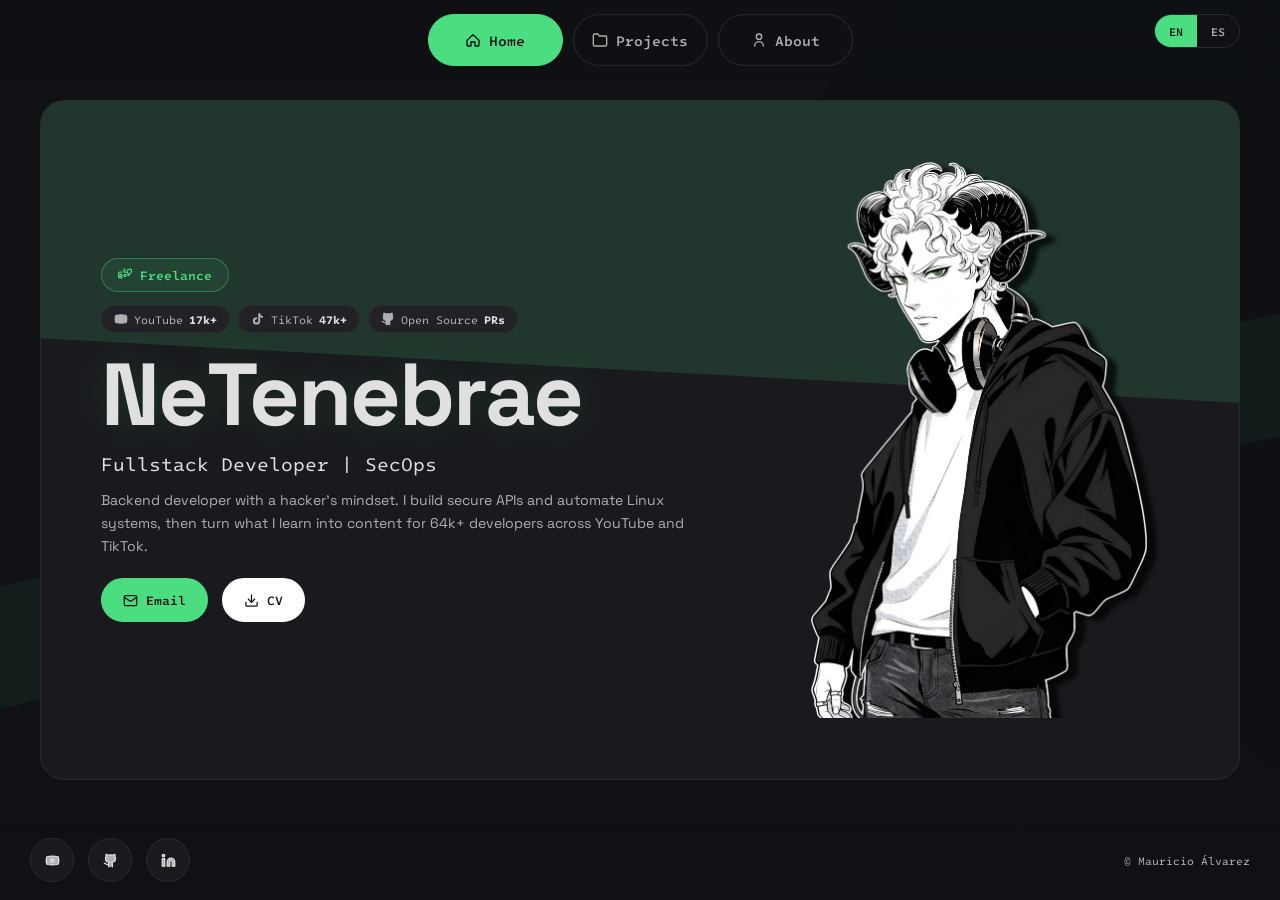
==== commit e4947335: "ALL" ====
--- a/index.html
+++ b/index.html
@@ -3,10 +3,10 @@
 	<head>
 		<meta charset="UTF-8" />
 		<meta name="viewport" content="width=device-width, initial-scale=1.0" />
-		<title>NeTenebrae | Backend Developer & Sysadmin</title>
+		<title>NeTenebrae | Fullstack Developer & SecOps</title>
 		<meta
 			name="description"
-			content="Java & Spring Boot Developer with server administration roots and full-stack capabilities."
+			content="Backend developer with a hacker's mindset. Building secure APIs, automating Linux systems, and creating content for 64k+ developers."
 		/>
 		<meta name="theme-color" content="#0F1115" />
 		<link rel="icon" type="image/svg+xml" href="assets/favicon.svg" />
@@ -27,8 +27,6 @@
 
 		<main>
 			<section id="home" class="hero">
-				<div class="hero__green-shape" aria-hidden="true"></div>
-
 				<div class="hero-content">
 					<span class="hero-badge">
 						<svg
@@ -50,20 +48,60 @@
 						<span data-i18n="hero_badge">Freelance</span>
 					</span>
 
+					<div class="hero-stats">
+						<a
+							href="https://youtube.com/@NeTenebrae"
+							class="hero-stat"
+							target="_blank"
+							rel="noopener"
+						>
+							<span
+								class="hero-stat__icon"
+								id="statYoutube"
+							></span>
+							<span class="hero-stat__label">YouTube</span>
+							<span class="hero-stat__value">17k+</span>
+						</a>
+						<a
+							href="https://tiktok.com/@netenebrae"
+							class="hero-stat"
+							target="_blank"
+							rel="noopener"
+						>
+							<span
+								class="hero-stat__icon"
+								id="statTiktok"
+							></span>
+							<span class="hero-stat__label">TikTok</span>
+							<span class="hero-stat__value">47k+</span>
+						</a>
+						<a
+							href="https://github.com/NeTenebraes"
+							class="hero-stat"
+							target="_blank"
+							rel="noopener"
+						>
+							<span
+								class="hero-stat__icon"
+								id="statGithub"
+							></span>
+							<span class="hero-stat__label">Open Source</span>
+							<span class="hero-stat__value">PRs</span>
+						</a>
+					</div>
+
 					<h1>NeTenebrae</h1>
 
 					<h2 data-i18n="hero_subtitle">
-						Backend Developer | Sysadmin
+						Fullstack Developer | SecOps
 					</h2>
 
-					<p class="hero-description" data-i18n="hero_description">
-						Java &amp; Spring Boot Developer with server
-						administration roots and full-stack capabilities. Driven
-						by ethical hacking, I build secure applications using
-						modern front-end tech, while teaching Linux fundamentals
-						and breaking down web vulnerabilities for my community
-						on social media.
-					</p>
+			<p class="hero-description" data-i18n="hero_description">
+					Backend developer with a hacker's mindset. I build
+					secure APIs and automate Linux systems, then turn
+					what I learn into content for 64k+ developers across
+					YouTube and TikTok.
+				</p>
 
 					<div class="hero-actions">
 						<button
@@ -93,7 +131,7 @@
 							</svg>
 							<span data-i18n="hero_email">Email</span>
 						</button>
-						<a href="#" class="btn btn--ghost" download>
+						<a href="#" class="btn btn--white" download>
 							<svg
 								xmlns="http://www.w3.org/2000/svg"
 								viewBox="0 0 24 24"
@@ -117,12 +155,8 @@
 				<div class="hero-image">
 					<img
 						src="assets/images/avatar-banner.webp"
-						alt="NeTenebrae - Backend Developer and Sysadmin"
+						alt="NeTenebrae - Backend Developer & SecOps"
 					/>
-				</div>
-
-				<div class="hero__copyright" aria-hidden="true">
-					&copy; Mauricio &Aacute;lvarez
 				</div>
 			</section>
 		</main>
@@ -138,6 +172,21 @@
 				new Footer().render();
 				var i18n = new I18n();
 				i18n.init();
+
+				var stats = [
+					{ id: 'statYoutube', icon: 'youtube' },
+					{ id: 'statGithub', icon: 'github' },
+					{ id: 'statLinux', icon: 'linux' },
+				];
+				stats.forEach(function (s) {
+					var el = document.getElementById(s.id);
+					if (el) el.innerHTML = IconService.get(s.icon);
+				});
+
+				var tiktokSvg =
+					'<svg xmlns="http://www.w3.org/2000/svg" viewBox="0 0 24 24" fill="currentColor"><path d="M19.59 6.69a4.83 4.83 0 01-3.77-4.25V2h-3.45v13.67a2.89 2.89 0 01-2.88 2.5 2.89 2.89 0 01-2.89-2.89 2.89 2.89 0 012.89-2.89c.28 0 .54.04.79.1V9.01a6.28 6.28 0 00-.79-.05 6.28 6.28 0 00-6.28 6.28 6.28 6.28 0 006.28 6.28 6.28 6.28 0 006.28-6.28V8.75a8.18 8.18 0 004.77 1.52V6.82a4.84 4.84 0 01-1.03-.13z"/></svg>';
+				var tiktokEl = document.getElementById('statTiktok');
+				if (tiktokEl) tiktokEl.innerHTML = tiktokSvg;
 			});
 		</script>
 	</body>
--- a/css/styles.css
+++ b/css/styles.css
@@ -6,8 +6,8 @@
    Estructura:
    css/base/       → tokens, reset, tipografía, layout, responsive
    css/components/ → navbar, hero, botones, badges/pills, terminal,
-                     chart, about, projects, modal, footer, toggle, fondo
-   css/pages/      → blog
+                     chart, about, projects, footer, toggle, fondo
+   css/pages/      →
    css/animations/ → micro-interacciones
    ============================================= */
 @import url('./base/variables.css');
@@ -22,12 +22,11 @@
 @import url('./components/badges.css');
 @import url('./components/about.css');
 @import url('./components/projects.css');
-@import url('./components/modal.css');
 @import url('./components/footer.css');
 @import url('./components/lang-toggle.css');
 @import url('./components/background.css');
 @import url('./components/headings.css');
-@import url('./pages/blog.css');
+@import url('./components/highlights.css');
 @import url('./animations/animations.css');
 @import url('./base/responsive.css');
 @import url('./base/scrollbar.css');
